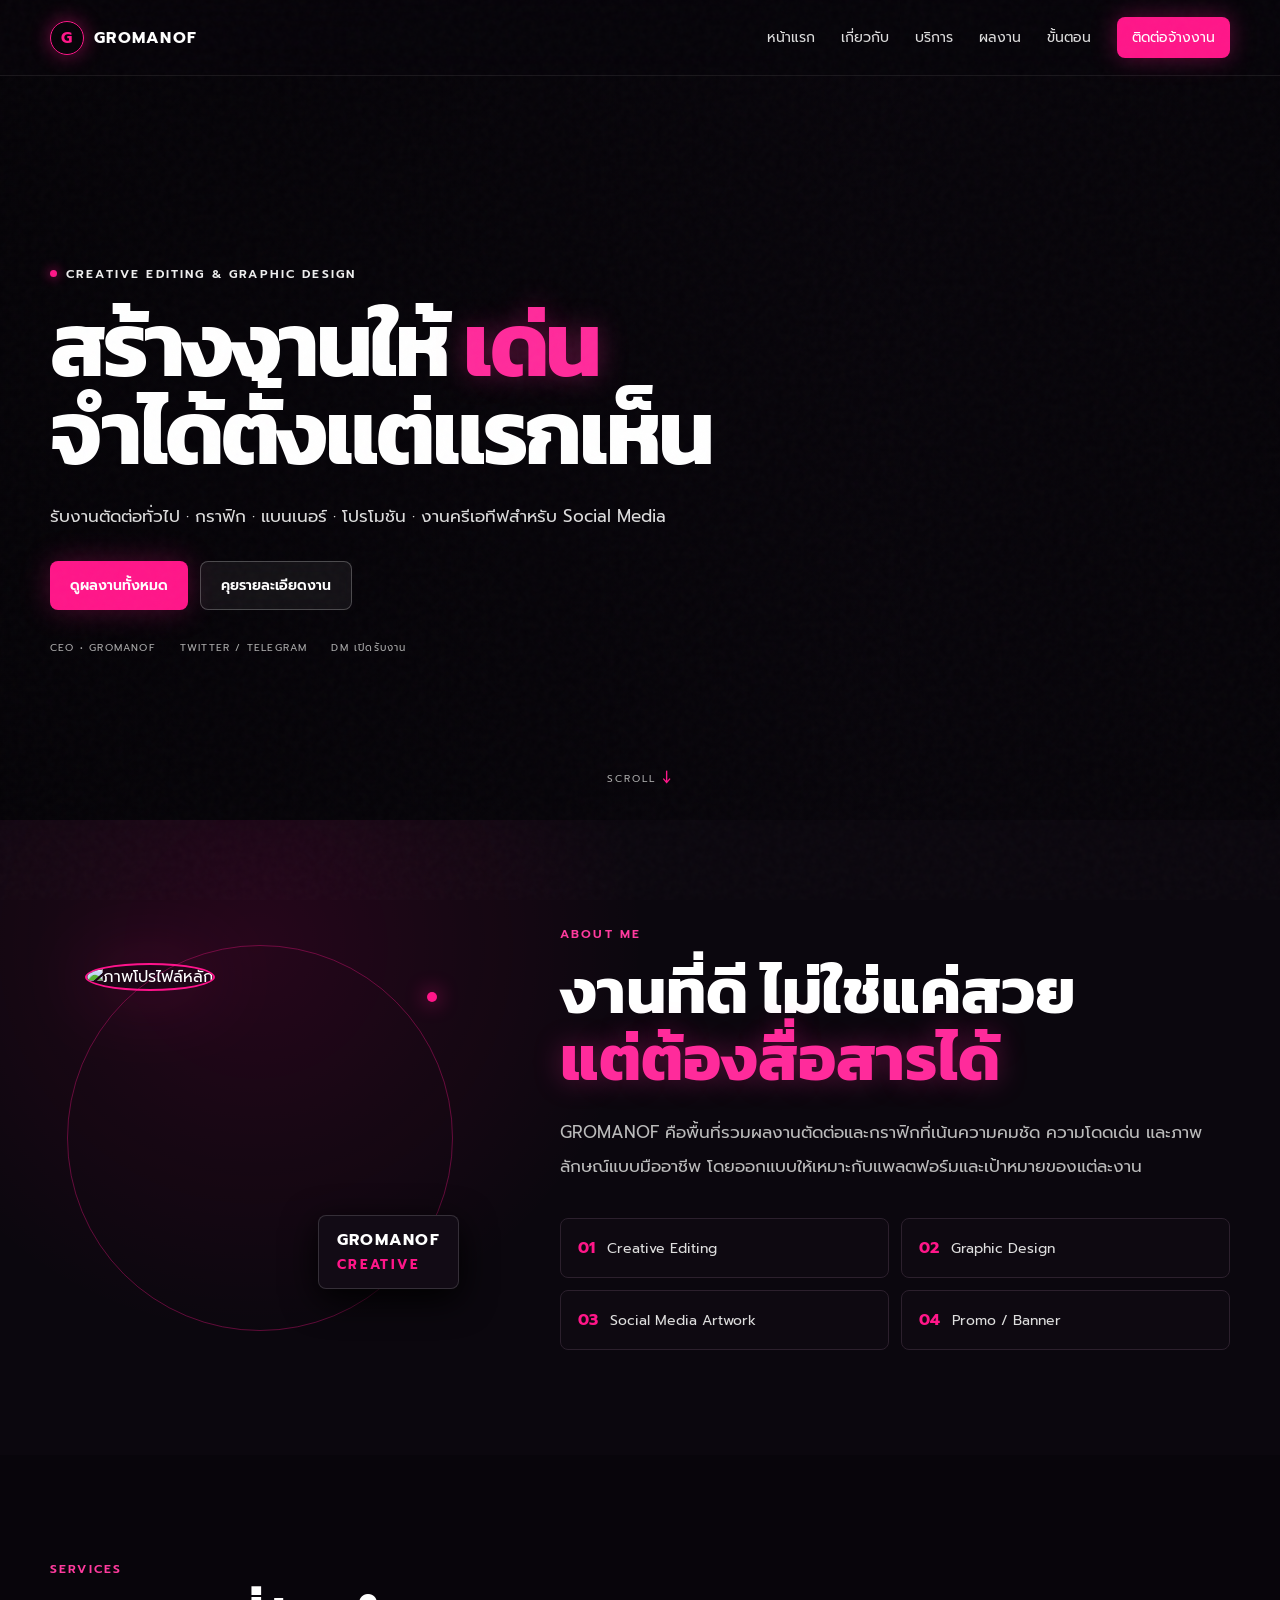
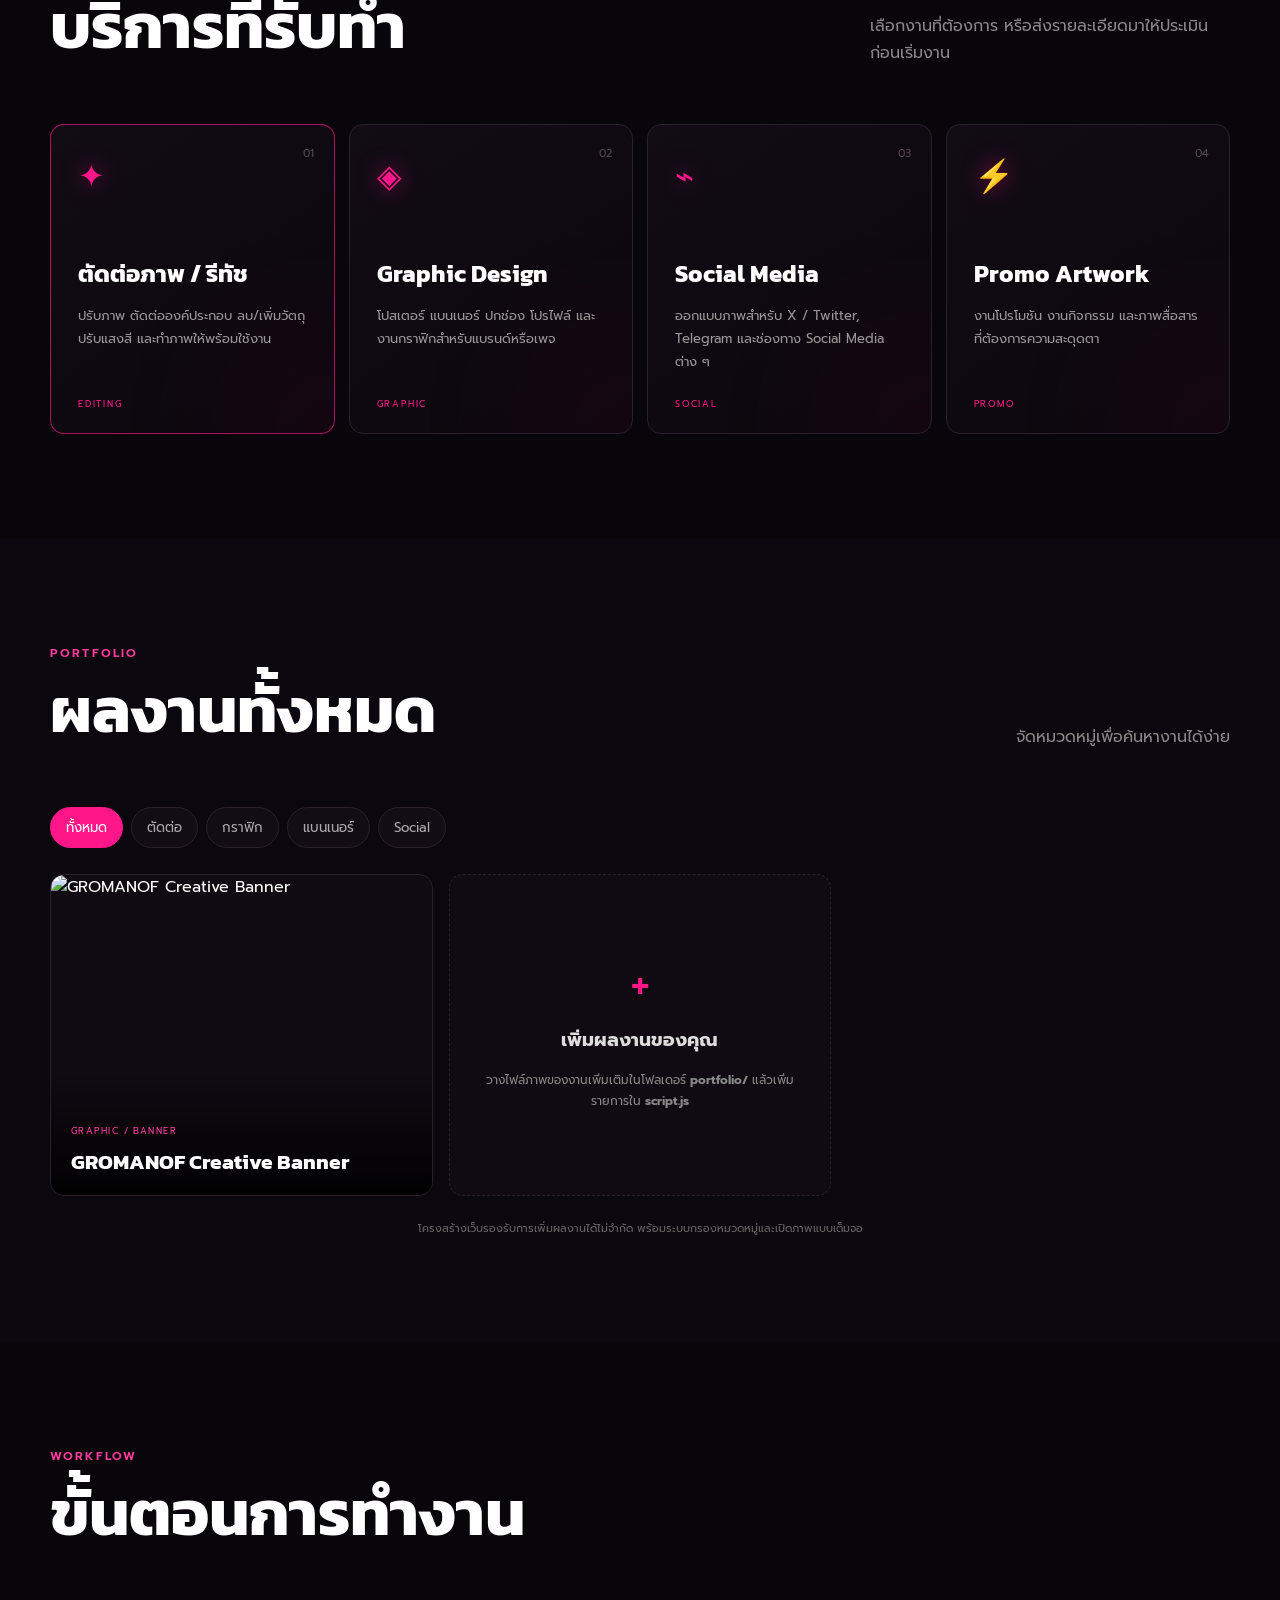
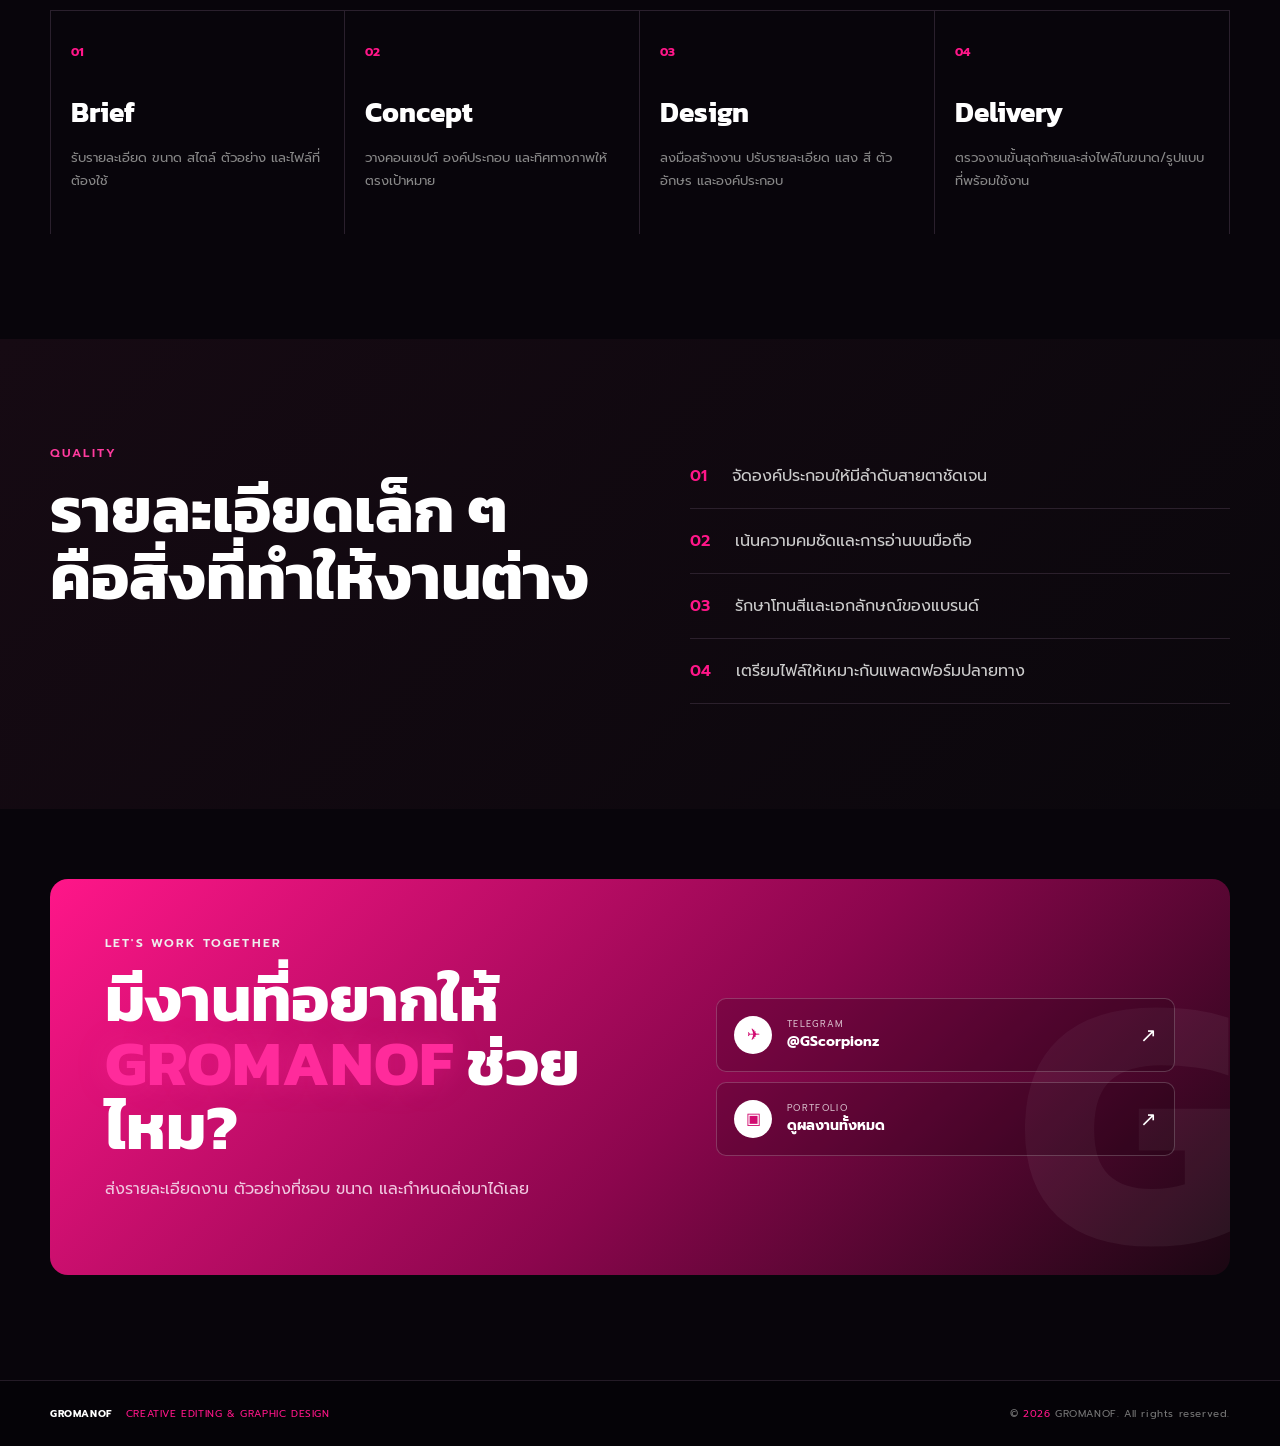
==== index.html @ be6491f6 "Add files via upload" ====
<!doctype html>
<html lang="th">
<head>
  <meta charset="utf-8">
  <meta name="viewport" content="width=device-width, initial-scale=1">
  <meta name="description" content="GROMANOF — Portfolio งานตัดต่อและกราฟิกดีไซน์">
  <title>GROMANOF — Creative Portfolio</title>
  <link rel="preconnect" href="https://fonts.googleapis.com">
  <link rel="preconnect" href="https://fonts.gstatic.com" crossorigin>
  <link href="https://fonts.googleapis.com/css2?family=Kanit:wght@300;400;500;600;700&family=Prompt:wght@300;400;500;600;700&display=swap" rel="stylesheet">
  <link rel="stylesheet" href="styles.css">
</head>
<body>
  <div class="noise"></div>
  <header class="nav">
    <a class="brand" href="#home" aria-label="GROMANOF home">
      <span class="brand-mark">G</span><span>GROMANOF</span>
    </a>
    <button class="nav-toggle" aria-label="เปิดเมนู">☰</button>
    <nav class="nav-links">
      <a href="#home">หน้าแรก</a>
      <a href="#about">เกี่ยวกับ</a>
      <a href="#services">บริการ</a>
      <a href="#portfolio">ผลงาน</a>
      <a href="#process">ขั้นตอน</a>
      <a href="#contact" class="nav-cta">ติดต่อจ้างงาน</a>
    </nav>
  </header>

  <main>
    <section id="home" class="hero">
      <div class="hero-art" role="img" aria-label="GROMANOF creative banner"></div>
      <div class="hero-overlay"></div>
      <div class="hero-content container">
        <div class="eyebrow"><span class="dot"></span> CREATIVE EDITING & GRAPHIC DESIGN</div>
        <h1>สร้างงานให้ <span>เด่น</span><br>จำได้ตั้งแต่แรกเห็น</h1>
        <p>รับงานตัดต่อทั่วไป · กราฟิก · แบนเนอร์ · โปรโมชัน · งานครีเอทีฟสำหรับ Social Media</p>
        <div class="hero-actions">
          <a class="btn btn-pink" href="#portfolio">ดูผลงานทั้งหมด</a>
          <a class="btn btn-glass" href="#contact">คุยรายละเอียดงาน</a>
        </div>
        <div class="hero-meta">
          <span>CEO • GROMANOF</span>
          <span>TWITTER / TELEGRAM</span>
          <span>DM เปิดรับงาน</span>
        </div>
      </div>
      <div class="hero-scroll">SCROLL <span>↓</span></div>
    </section>

    <section id="about" class="section about">
      <div class="container about-grid">
        <div class="profile-wrap">
          <div class="profile-ring"></div>
          <img class="profile" src="assets/profile-image-2-placeholder.png" alt="ภาพโปรไฟล์หลัก">
          <div class="profile-badge">GROMANOF<br><small>CREATIVE</small></div>
        </div>
        <div>
          <div class="eyebrow pink">ABOUT ME</div>
          <h2>งานที่ดี ไม่ใช่แค่สวย<br><span>แต่ต้องสื่อสารได้</span></h2>
          <p class="lead">GROMANOF คือพื้นที่รวมผลงานตัดต่อและกราฟิกที่เน้นความคมชัด ความโดดเด่น และภาพลักษณ์แบบมืออาชีพ โดยออกแบบให้เหมาะกับแพลตฟอร์มและเป้าหมายของแต่ละงาน</p>
          <div class="facts">
            <div><b>01</b><span>Creative Editing</span></div>
            <div><b>02</b><span>Graphic Design</span></div>
            <div><b>03</b><span>Social Media Artwork</span></div>
            <div><b>04</b><span>Promo / Banner</span></div>
          </div>
        </div>
      </div>
    </section>

    <section id="services" class="section services">
      <div class="container">
        <div class="section-head">
          <div>
            <div class="eyebrow pink">SERVICES</div>
            <h2>บริการที่รับทำ</h2>
          </div>
          <p>เลือกงานที่ต้องการ หรือส่งรายละเอียดมาให้ประเมินก่อนเริ่มงาน</p>
        </div>
        <div class="service-grid">
          <article class="service-card featured"><span class="num">01</span><div class="icon">✦</div><h3>ตัดต่อภาพ / รีทัช</h3><p>ปรับภาพ ตัดต่อองค์ประกอบ ลบ/เพิ่มวัตถุ ปรับแสงสี และทำภาพให้พร้อมใช้งาน</p><span class="tag">EDITING</span></article>
          <article class="service-card"><span class="num">02</span><div class="icon">◈</div><h3>Graphic Design</h3><p>โปสเตอร์ แบนเนอร์ ปกช่อง โปรไฟล์ และงานกราฟิกสำหรับแบรนด์หรือเพจ</p><span class="tag">GRAPHIC</span></article>
          <article class="service-card"><span class="num">03</span><div class="icon">⌁</div><h3>Social Media</h3><p>ออกแบบภาพสำหรับ X / Twitter, Telegram และช่องทาง Social Media ต่าง ๆ</p><span class="tag">SOCIAL</span></article>
          <article class="service-card"><span class="num">04</span><div class="icon">⚡</div><h3>Promo Artwork</h3><p>งานโปรโมชัน งานกิจกรรม และภาพสื่อสารที่ต้องการความสะดุดตา</p><span class="tag">PROMO</span></article>
        </div>
      </div>
    </section>

    <section id="portfolio" class="section portfolio">
      <div class="container">
        <div class="section-head">
          <div>
            <div class="eyebrow pink">PORTFOLIO</div>
            <h2>ผลงานทั้งหมด</h2>
          </div>
          <p>จัดหมวดหมู่เพื่อค้นหางานได้ง่าย</p>
        </div>
        <div class="filters" role="tablist">
          <button class="filter active" data-filter="all">ทั้งหมด</button>
          <button class="filter" data-filter="editing">ตัดต่อ</button>
          <button class="filter" data-filter="graphic">กราฟิก</button>
          <button class="filter" data-filter="banner">แบนเนอร์</button>
          <button class="filter" data-filter="social">Social</button>
        </div>
        <div id="portfolioGrid" class="portfolio-grid">
          <article class="work-card" data-category="banner graphic social" data-title="GROMANOF Creative Banner">
            <img src="assets/hero-banner.png" alt="GROMANOF Creative Banner">
            <div class="work-info"><span>GRAPHIC / BANNER</span><h3>GROMANOF Creative Banner</h3></div>
          </article>
          <div class="empty-card">
            <div class="plus">+</div>
            <h3>เพิ่มผลงานของคุณ</h3>
            <p>วางไฟล์ภาพของงานเพิ่มเติมในโฟลเดอร์ <b>portfolio/</b> แล้วเพิ่มรายการใน <b>script.js</b></p>
          </div>
        </div>
        <div class="portfolio-note">โครงสร้างเว็บรองรับการเพิ่มผลงานได้ไม่จำกัด พร้อมระบบกรองหมวดหมู่และเปิดภาพแบบเต็มจอ</div>
      </div>
    </section>

    <section id="process" class="section process">
      <div class="container">
        <div class="section-head">
          <div><div class="eyebrow pink">WORKFLOW</div><h2>ขั้นตอนการทำงาน</h2></div>
        </div>
        <div class="steps">
          <div class="step"><b>01</b><h3>Brief</h3><p>รับรายละเอียด ขนาด สไตล์ ตัวอย่าง และไฟล์ที่ต้องใช้</p></div>
          <div class="step"><b>02</b><h3>Concept</h3><p>วางคอนเซปต์ องค์ประกอบ และทิศทางภาพให้ตรงเป้าหมาย</p></div>
          <div class="step"><b>03</b><h3>Design</h3><p>ลงมือสร้างงาน ปรับรายละเอียด แสง สี ตัวอักษร และองค์ประกอบ</p></div>
          <div class="step"><b>04</b><h3>Delivery</h3><p>ตรวจงานขั้นสุดท้ายและส่งไฟล์ในขนาด/รูปแบบที่พร้อมใช้งาน</p></div>
        </div>
      </div>
    </section>

    <section class="section standards">
      <div class="container standards-grid">
        <div><div class="eyebrow pink">QUALITY</div><h2>รายละเอียดเล็ก ๆ<br>คือสิ่งที่ทำให้งานต่าง</h2></div>
        <div class="standard-list">
          <div><span>01</span><p>จัดองค์ประกอบให้มีลำดับสายตาชัดเจน</p></div>
          <div><span>02</span><p>เน้นความคมชัดและการอ่านบนมือถือ</p></div>
          <div><span>03</span><p>รักษาโทนสีและเอกลักษณ์ของแบรนด์</p></div>
          <div><span>04</span><p>เตรียมไฟล์ให้เหมาะกับแพลตฟอร์มปลายทาง</p></div>
        </div>
      </div>
    </section>

    <section id="contact" class="section contact">
      <div class="container contact-card">
        <div class="contact-copy">
          <div class="eyebrow">LET'S WORK TOGETHER</div>
          <h2>มีงานที่อยากให้<br><span>GROMANOF</span> ช่วยไหม?</h2>
          <p>ส่งรายละเอียดงาน ตัวอย่างที่ชอบ ขนาด และกำหนดส่งมาได้เลย</p>
        </div>
        <div class="contact-actions">
          <a class="contact-row" href="https://t.me/GScorpionz" target="_blank" rel="noopener">
            <span class="contact-icon">✈</span><span><small>TELEGRAM</small><b>@GScorpionz</b></span><i>↗</i>
          </a>
          <a class="contact-row" href="#portfolio"><span class="contact-icon">▣</span><span><small>PORTFOLIO</small><b>ดูผลงานทั้งหมด</b></span><i>↗</i></a>
        </div>
      </div>
    </section>
  </main>

  <footer>
    <div class="container footer-inner">
      <div><strong>GROMANOF</strong><span>CREATIVE EDITING & GRAPHIC DESIGN</span></div>
      <div>© <span id="year"></span> GROMANOF. All rights reserved.</div>
    </div>
  </footer>

  <div class="lightbox" id="lightbox" aria-hidden="true">
    <button class="lightbox-close" aria-label="ปิด">×</button>
    <img id="lightboxImg" alt="">
    <div id="lightboxTitle"></div>
  </div>
  <script src="script.js"></script>
</body>
</html>
---- styles.css ----
*{box-sizing:border-box}html{scroll-behavior:smooth}body{margin:0;background:#08050b;color:#fff;font-family:"Prompt",sans-serif;overflow-x:hidden}.noise{position:fixed;inset:0;pointer-events:none;z-index:50;opacity:.045;background-image:url("data:image/svg+xml,%3Csvg viewBox='0 0 160 160' xmlns='http://www.w3.org/2000/svg'%3E%3Cfilter id='n'%3E%3CfeTurbulence type='fractalNoise' baseFrequency='.8' numOctaves='4' stitchTiles='stitch'/%3E%3C/filter%3E%3Crect width='100%25' height='100%25' filter='url(%23n)' opacity='.6'/%3E%3C/svg%3E")}.container{width:min(1180px,calc(100% - 48px));margin:auto}.nav{height:76px;position:fixed;top:0;left:0;right:0;z-index:40;display:flex;align-items:center;justify-content:space-between;padding:0 max(24px,calc((100vw - 1180px)/2));background:rgba(8,5,11,.72);backdrop-filter:blur(18px);border-bottom:1px solid rgba(255,255,255,.08)}.brand{color:#fff;text-decoration:none;display:flex;gap:10px;align-items:center;font-weight:700;letter-spacing:.08em}.brand-mark{width:34px;height:34px;display:grid;place-items:center;border:1px solid #ff1689;border-radius:50%;color:#ff1689;box-shadow:0 0 20px rgba(255,22,137,.45)}.nav-links{display:flex;align-items:center;gap:26px}.nav-links a{color:#ddd;text-decoration:none;font-size:14px}.nav-links a:hover{color:#ff4ca7}.nav-cta{background:#ff1689!important;color:#fff!important;padding:10px 15px;border-radius:8px;box-shadow:0 0 25px rgba(255,22,137,.35)}.nav-toggle{display:none;background:none;border:0;color:#fff;font-size:25px}.hero{min-height:820px;position:relative;display:flex;align-items:center;overflow:hidden}.hero-art{position:absolute;inset:0;background:url("assets/hero-banner.png") center/cover no-repeat;filter:saturate(1.1) contrast(1.05)}.hero-overlay{position:absolute;inset:0;background:linear-gradient(90deg,rgba(5,3,7,.92) 0%,rgba(5,3,7,.55) 38%,rgba(5,3,7,.15) 68%,rgba(5,3,7,.55) 100%),linear-gradient(0deg,#08050b 0%,transparent 22%,transparent 75%,#08050b 100%)}.hero-content{position:relative;z-index:2;padding-top:100px}.eyebrow{font-size:12px;letter-spacing:.18em;font-weight:600;color:#eee;display:flex;align-items:center;gap:9px}.eyebrow.pink{color:#ff3b9e}.dot{width:7px;height:7px;border-radius:50%;background:#ff1689;box-shadow:0 0 12px #ff1689}.hero h1{font-family:"Kanit",sans-serif;font-size:clamp(48px,7vw,92px);line-height:.98;max-width:700px;margin:18px 0 24px;letter-spacing:-.035em}.hero h1 span,.about h2 span,.contact h2 span{color:#ff2b9b;text-shadow:0 0 28px rgba(255,43,155,.35)}.hero p{max-width:620px;color:#ddd;font-size:17px;line-height:1.8}.hero-actions{display:flex;gap:12px;margin:30px 0}.btn{display:inline-flex;align-items:center;justify-content:center;text-decoration:none;padding:13px 20px;border-radius:8px;font-weight:600;font-size:14px}.btn-pink{background:#ff1689;color:#fff;box-shadow:0 0 30px rgba(255,22,137,.28)}.btn-glass{border:1px solid rgba(255,255,255,.24);color:#fff;background:rgba(255,255,255,.06);backdrop-filter:blur(10px)}.hero-meta{display:flex;gap:24px;color:#aaa;font-size:10px;letter-spacing:.12em}.hero-scroll{position:absolute;bottom:30px;left:50%;transform:translateX(-50%);font-size:10px;letter-spacing:.2em;color:#aaa;z-index:2}.hero-scroll span{color:#ff1689;font-size:18px}.section{padding:105px 0;position:relative}.about{background:radial-gradient(circle at 20% 20%,rgba(255,0,127,.11),transparent 34%),#0b070e}.about-grid{display:grid;grid-template-columns:420px 1fr;gap:90px;align-items:center}.profile-wrap{position:relative;width:350px;height:350px;margin:auto}.profile{width:100%;height:100%;object-fit:cover;object-position:center;border-radius:50%;border:2px solid #ff1689;position:relative;z-index:2;filter:saturate(1.05);box-shadow:0 0 70px rgba(255,22,137,.25)}.profile-ring{position:absolute;inset:-18px;border:1px solid rgba(255,22,137,.35);border-radius:50%;animation:spin 16s linear infinite}.profile-ring:after{content:"";position:absolute;width:10px;height:10px;background:#ff1689;border-radius:50%;top:12%;right:4%;box-shadow:0 0 20px #ff1689}.profile-badge{position:absolute;z-index:3;right:-24px;bottom:24px;background:#120b15;border:1px solid rgba(255,255,255,.15);padding:12px 18px;border-radius:8px;font-weight:700;letter-spacing:.08em;box-shadow:0 10px 35px #000}.profile-badge small{color:#ff1689;letter-spacing:.18em}.about h2,.section-head h2,.standards h2{font-family:"Kanit",sans-serif;font-size:clamp(40px,5vw,64px);line-height:1.05;margin:14px 0 24px}.lead{font-size:17px;line-height:2;color:#bbb;max-width:680px}.facts{display:grid;grid-template-columns:1fr 1fr;gap:12px;margin-top:35px}.facts div{border:1px solid #2c202d;padding:17px;border-radius:8px;background:#0e0911}.facts b{color:#ff1689;margin-right:12px}.facts span{color:#ddd;font-size:14px}.services{background:#08050b}.section-head{display:flex;justify-content:space-between;align-items:end;gap:30px;margin-bottom:40px}.section-head>p{color:#888;max-width:360px;line-height:1.7}.service-grid{display:grid;grid-template-columns:repeat(4,1fr);gap:14px}.service-card{min-height:310px;padding:27px;border:1px solid #2a202c;border-radius:14px;background:linear-gradient(145deg,#120c15,#0a070c);position:relative;overflow:hidden}.service-card:before{content:"";position:absolute;width:180px;height:180px;border-radius:50%;background:#ff1689;filter:blur(80px);opacity:.08;right:-80px;bottom:-80px}.service-card.featured{border-color:rgba(255,22,137,.65)}.num{position:absolute;top:20px;right:20px;color:#554550;font-size:11px}.icon{font-size:32px;color:#ff1689;margin-bottom:55px;text-shadow:0 0 22px rgba(255,22,137,.55)}.service-card h3{font-family:"Kanit",sans-serif;font-size:24px;margin:0 0 10px}.service-card p{font-size:13px;color:#999;line-height:1.8}.tag{position:absolute;bottom:22px;left:27px;color:#ff1689;font-size:9px;letter-spacing:.2em}.portfolio{background:#0b070e}.filters{display:flex;gap:8px;flex-wrap:wrap;margin-bottom:26px}.filter{background:#120d15;color:#aaa;border:1px solid #2a202d;padding:9px 15px;border-radius:999px;cursor:pointer;font-family:inherit}.filter.active,.filter:hover{background:#ff1689;color:#fff;border-color:#ff1689}.portfolio-grid{display:grid;grid-template-columns:repeat(3,1fr);gap:16px}.work-card,.empty-card{border:1px solid #2a202d;border-radius:14px;overflow:hidden;background:#100a12;min-height:250px;position:relative}.work-card img{width:100%;height:320px;object-fit:cover;display:block;transition:transform .45s}.work-card:hover img{transform:scale(1.04)}.work-info{position:absolute;left:0;right:0;bottom:0;padding:45px 20px 18px;background:linear-gradient(transparent,rgba(0,0,0,.94))}.work-info span{font-size:9px;letter-spacing:.16em;color:#ff3b9e}.work-info h3{font-family:"Kanit",sans-serif;margin:5px 0 0;font-size:21px}.empty-card{display:grid;place-content:center;text-align:center;padding:30px;border-style:dashed;color:#888}.empty-card .plus{font-size:50px;color:#ff1689}.empty-card h3{color:#ddd;margin:4px}.empty-card p{font-size:12px;line-height:1.7}.portfolio-note{text-align:center;color:#666;font-size:11px;margin-top:24px}.process{background:#08050b}.steps{display:grid;grid-template-columns:repeat(4,1fr);border-top:1px solid #2a202d}.step{padding:28px 20px;border-right:1px solid #2a202d;min-height:210px}.step:first-child{border-left:1px solid #2a202d}.step b{color:#ff1689;font-size:12px}.step h3{font-family:"Kanit";font-size:28px;margin:28px 0 8px}.step p{color:#888;font-size:13px;line-height:1.8}.standards{background:linear-gradient(135deg,#160a13,#0a070c)}.standards-grid{display:grid;grid-template-columns:1fr 1fr;gap:100px;align-items:start}.standard-list>div{display:flex;gap:25px;padding:20px 0;border-bottom:1px solid #2b202c}.standard-list span{color:#ff1689;font-weight:600}.standard-list p{margin:0;color:#ccc}.contact{padding-top:70px;background:#08050b}.contact-card{background:linear-gradient(135deg,#ff1689,#8b064d 55%,#1a0712);border-radius:18px;padding:55px;display:grid;grid-template-columns:1.1fr .9fr;gap:50px;position:relative;overflow:hidden}.contact-card:after{content:"G";position:absolute;right:-20px;bottom:-110px;font-family:"Kanit";font-size:360px;color:rgba(255,255,255,.05);font-weight:700}.contact h2{font-family:"Kanit";font-size:clamp(42px,5vw,66px);line-height:1;margin:15px 0}.contact p{color:#f0c7df;line-height:1.8}.contact-actions{position:relative;z-index:2;display:flex;flex-direction:column;gap:10px;justify-content:center}.contact-row{display:flex;align-items:center;gap:15px;padding:17px;border:1px solid rgba(255,255,255,.2);border-radius:10px;background:rgba(0,0,0,.16);color:#fff;text-decoration:none}.contact-icon{width:38px;height:38px;border-radius:50%;background:#fff;color:#d10b70;display:grid;place-items:center}.contact-row span:nth-child(2){display:flex;flex-direction:column;flex:1}.contact-row small{font-size:9px;letter-spacing:.15em;opacity:.7}.contact-row b{font-size:14px}.contact-row i{font-style:normal;font-size:20px}.contact-copy{position:relative;z-index:2}footer{padding:25px 0;background:#050307;border-top:1px solid #241b26}.footer-inner{display:flex;justify-content:space-between;gap:20px;color:#777;font-size:10px;letter-spacing:.06em}.footer-inner strong{color:#fff;margin-right:14px}.footer-inner span{color:#ff1689}.lightbox{position:fixed;inset:0;background:rgba(0,0,0,.92);z-index:100;display:none;align-items:center;justify-content:center;padding:30px}.lightbox.open{display:flex}.lightbox img{max-width:min(1100px,94vw);max-height:86vh;object-fit:contain;border:1px solid #3a2636}.lightbox-close{position:absolute;top:25px;right:30px;background:none;border:0;color:#fff;font-size:40px;cursor:pointer}.lightbox div:last-child{position:absolute;bottom:25px;color:#fff}.hidden{display:none!important}@keyframes spin{to{transform:rotate(360deg)}}@media(max-width:1000px){.nav-links{gap:14px}.about-grid{grid-template-columns:330px 1fr;gap:45px}.profile-wrap{width:290px;height:290px}.service-grid{grid-template-columns:1fr 1fr}.portfolio-grid{grid-template-columns:1fr 1fr}.steps{grid-template-columns:1fr 1fr}.step:nth-child(3){border-left:1px solid #2a202d}.contact-card{grid-template-columns:1fr}}@media(max-width:760px){.container{width:min(100% - 30px,1180px)}.nav{padding:0 15px}.nav-toggle{display:block}.nav-links{display:none;position:absolute;top:76px;left:0;right:0;padding:14px 15px;background:#0b070e;border-bottom:1px solid #2a202d;flex-direction:column;align-items:stretch}.nav-links.open{display:flex}.nav-links a{padding:10px}.hero{min-height:760px}.hero-art{background-position:57% center}.hero-content{padding-top:100px}.hero h1{font-size:54px}.hero p{font-size:14px}.hero-meta{flex-wrap:wrap;gap:10px}.section{padding:75px 0}.about-grid,.standards-grid{grid-template-columns:1fr;gap:55px}.profile-wrap{width:270px;height:270px}.section-head{display:block}.section-head>p{margin-top:-10px}.service-grid,.portfolio-grid{grid-template-columns:1fr}.steps{grid-template-columns:1fr}.step,.step:first-child{border-left:1px solid #2a202d}.contact-card{padding:35px 25px}.footer-inner{flex-direction:column}.facts{grid-template-columns:1fr 1fr}}
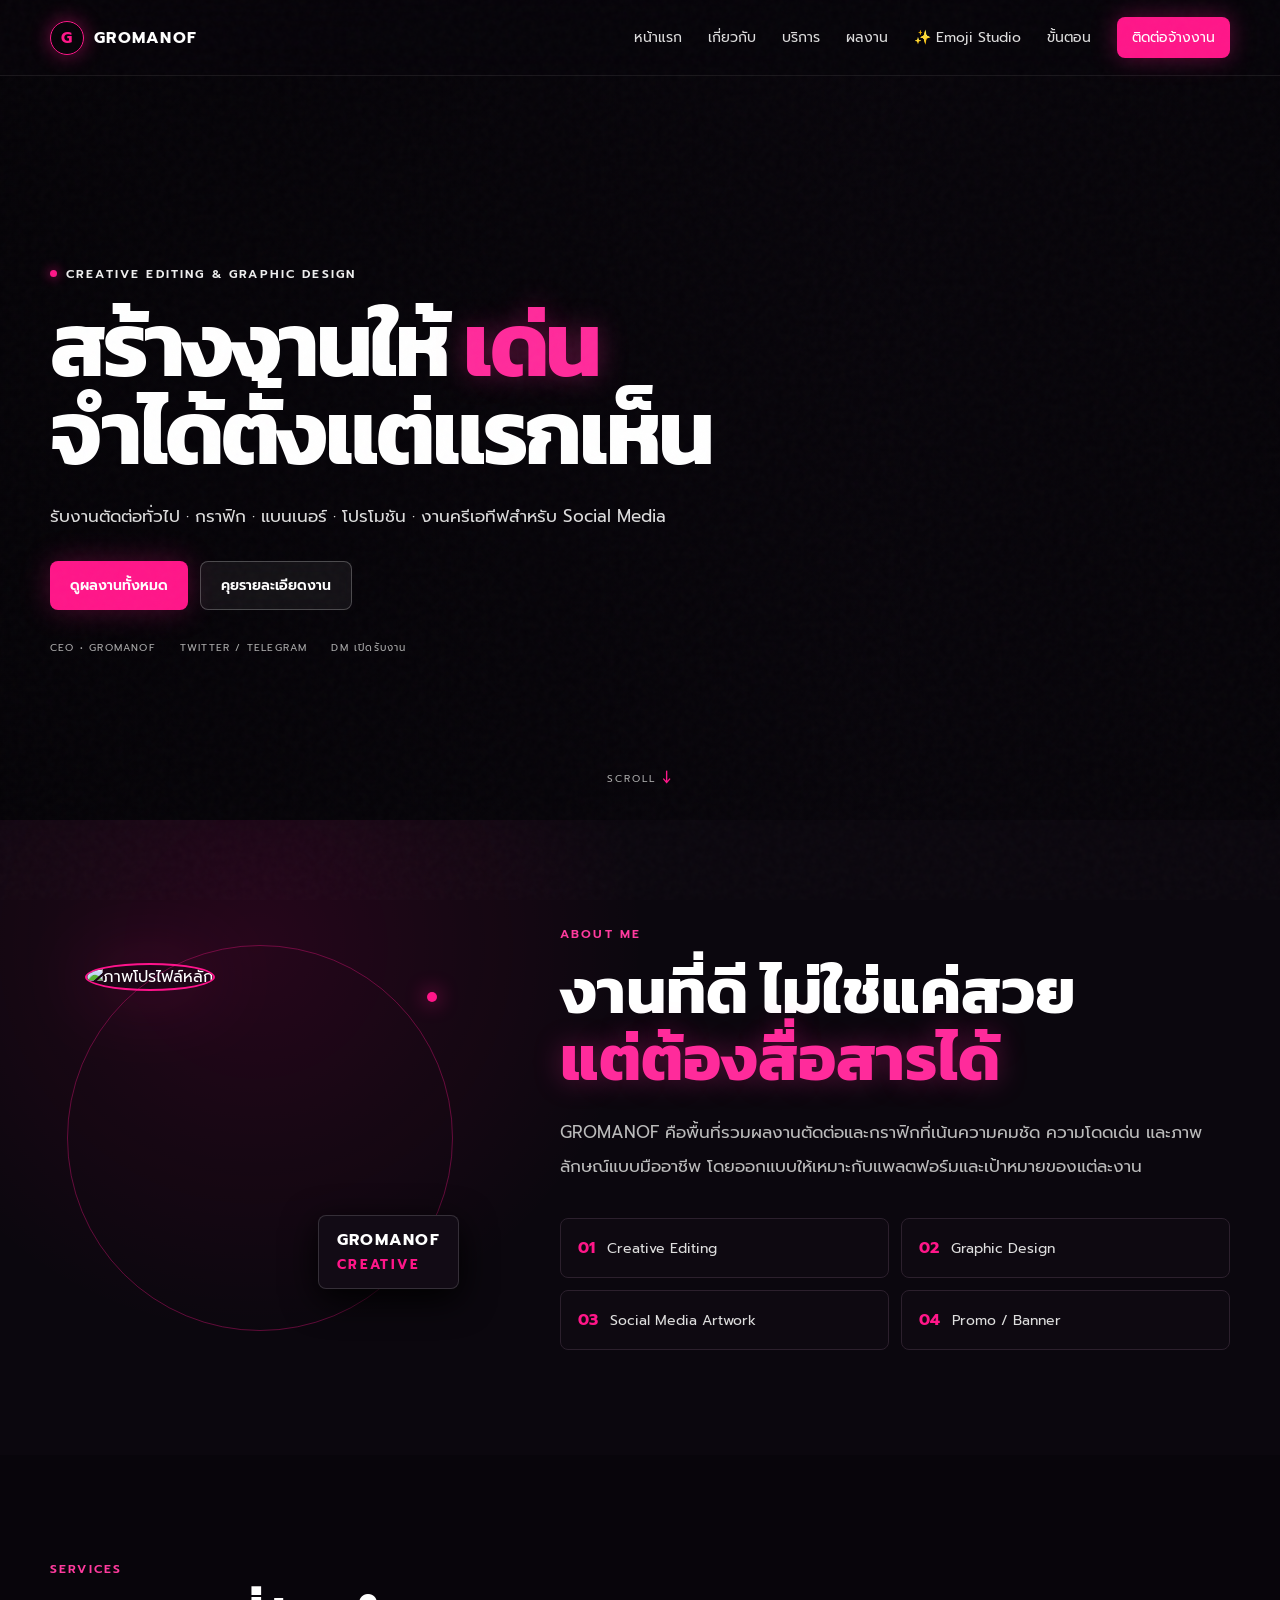
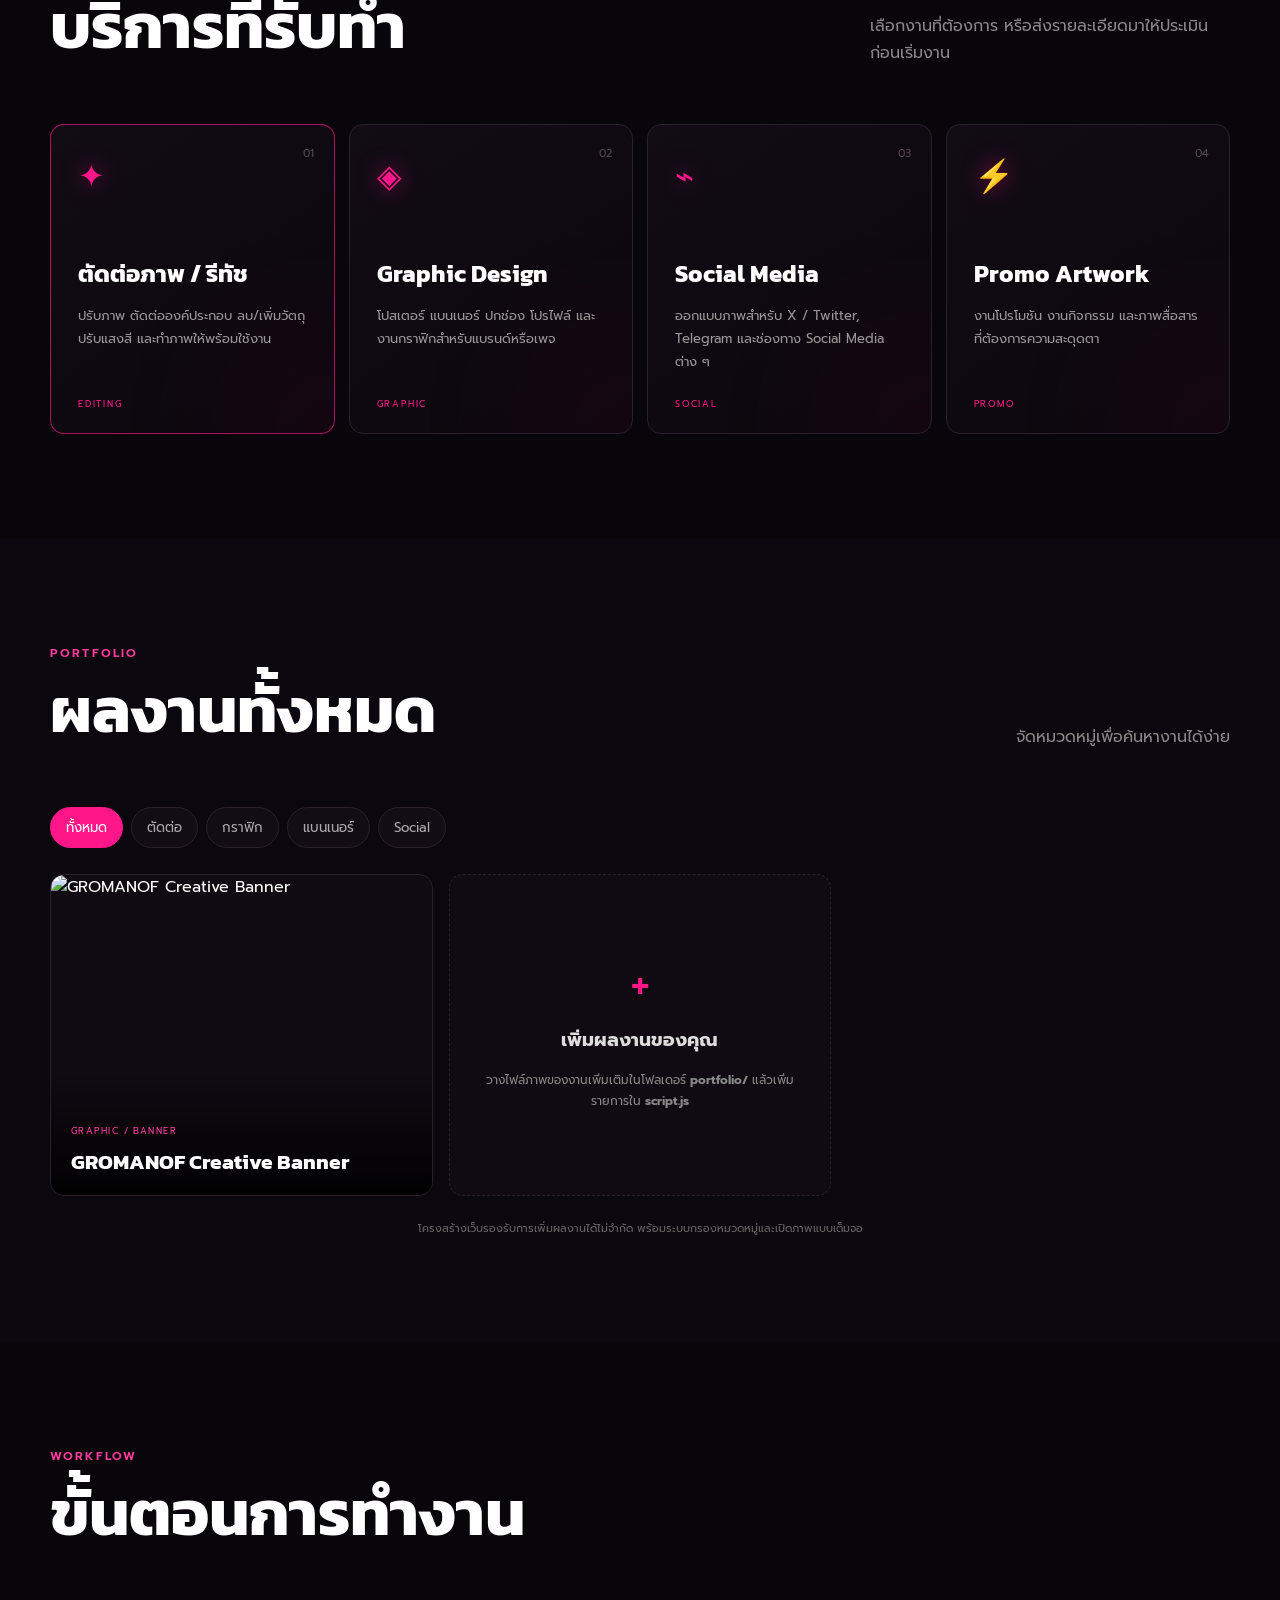
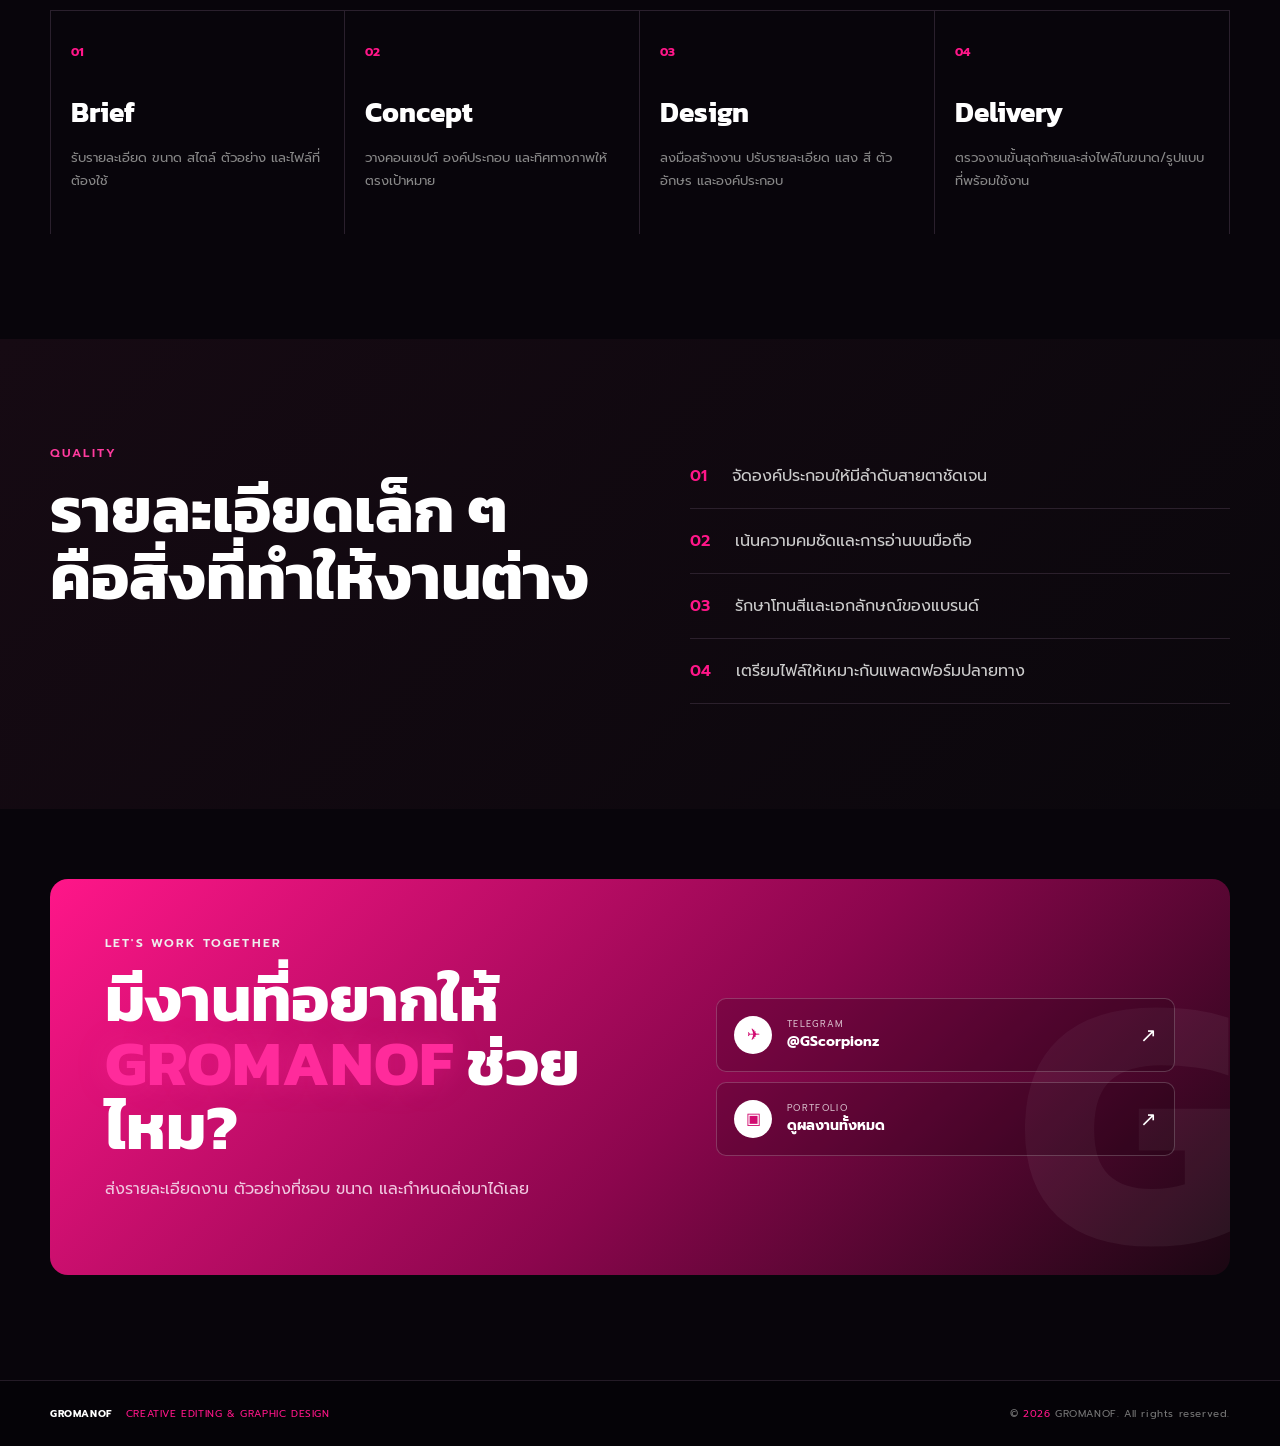
==== commit 5cca9b2b: "Add Emoji Studio navigation link on preview branch only" ====
--- a/index.html
+++ b/index.html
@@ -22,6 +22,7 @@
       <a href="#about">เกี่ยวกับ</a>
       <a href="#services">บริการ</a>
       <a href="#portfolio">ผลงาน</a>
+      <a href="emoji-studio/" class="emoji-studio-nav">✨ Emoji Studio</a>
       <a href="#process">ขั้นตอน</a>
       <a href="#contact" class="nav-cta">ติดต่อจ้างงาน</a>
     </nav>
